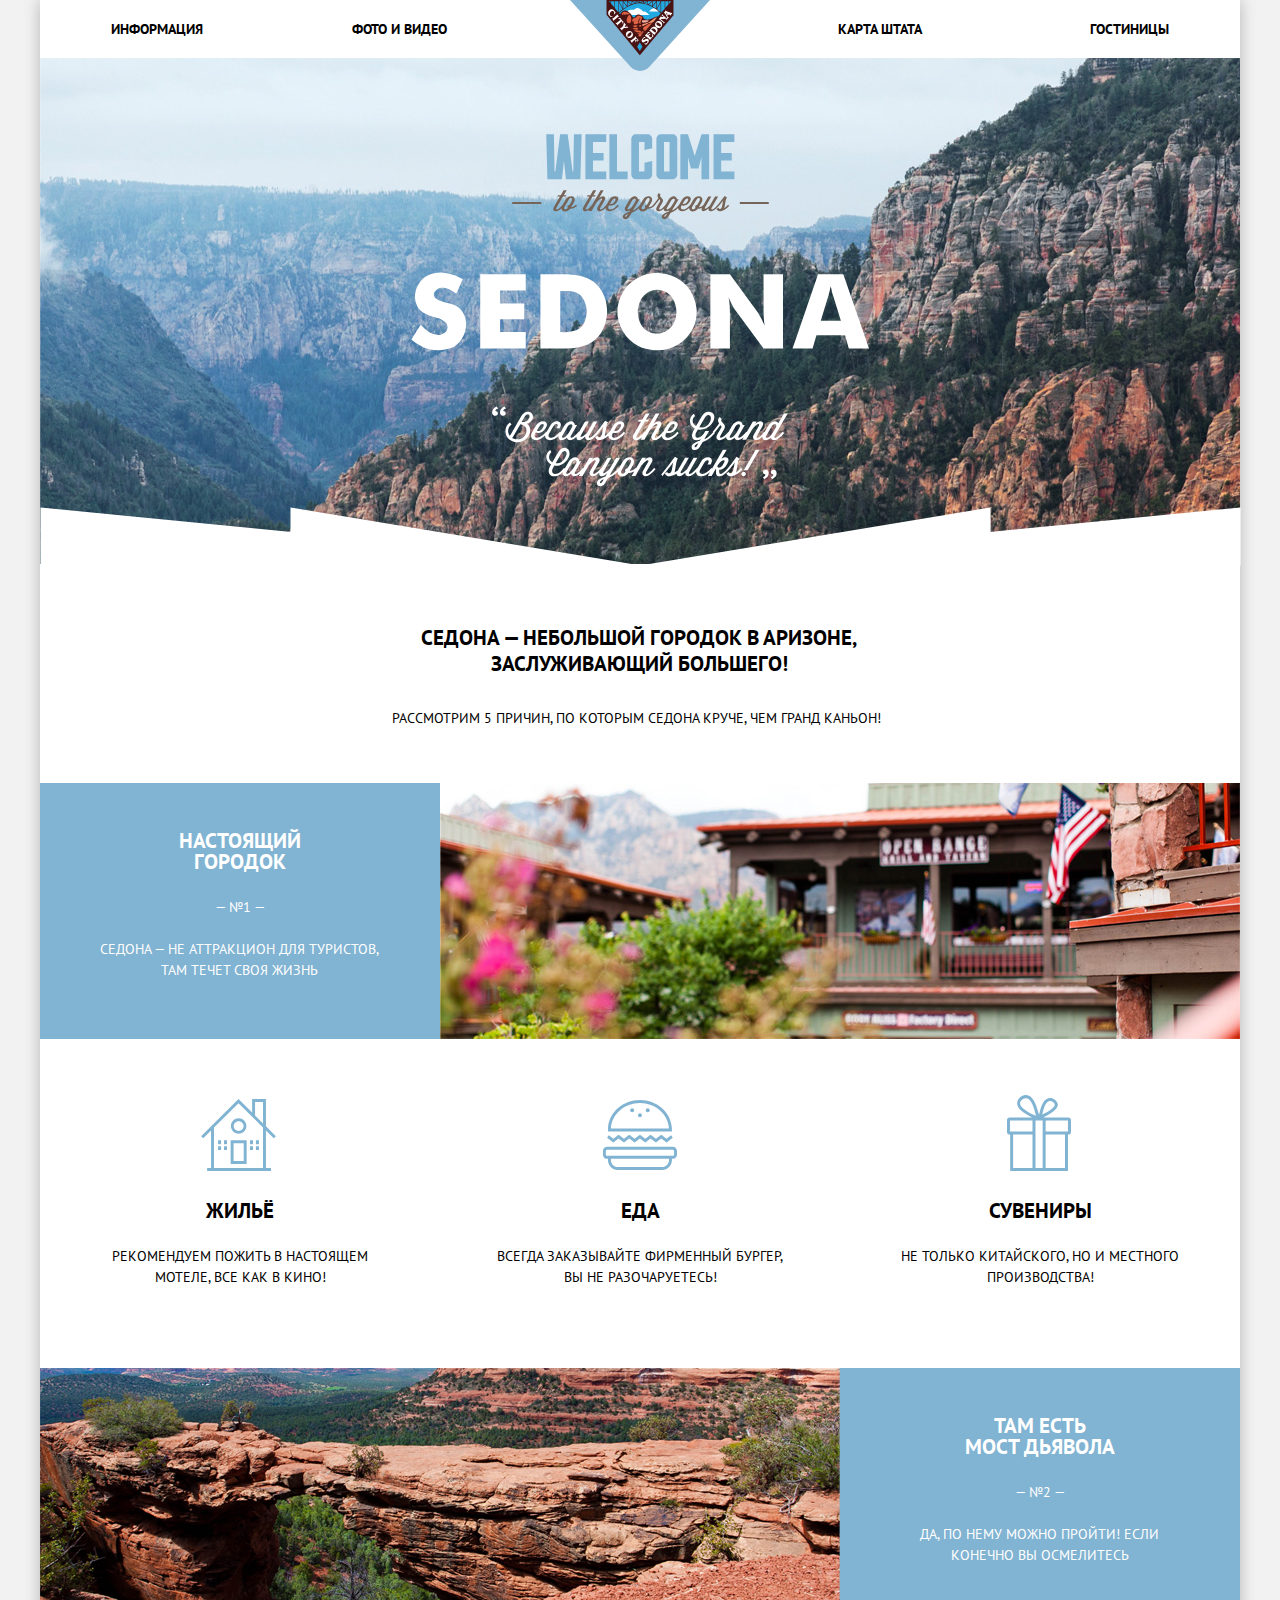
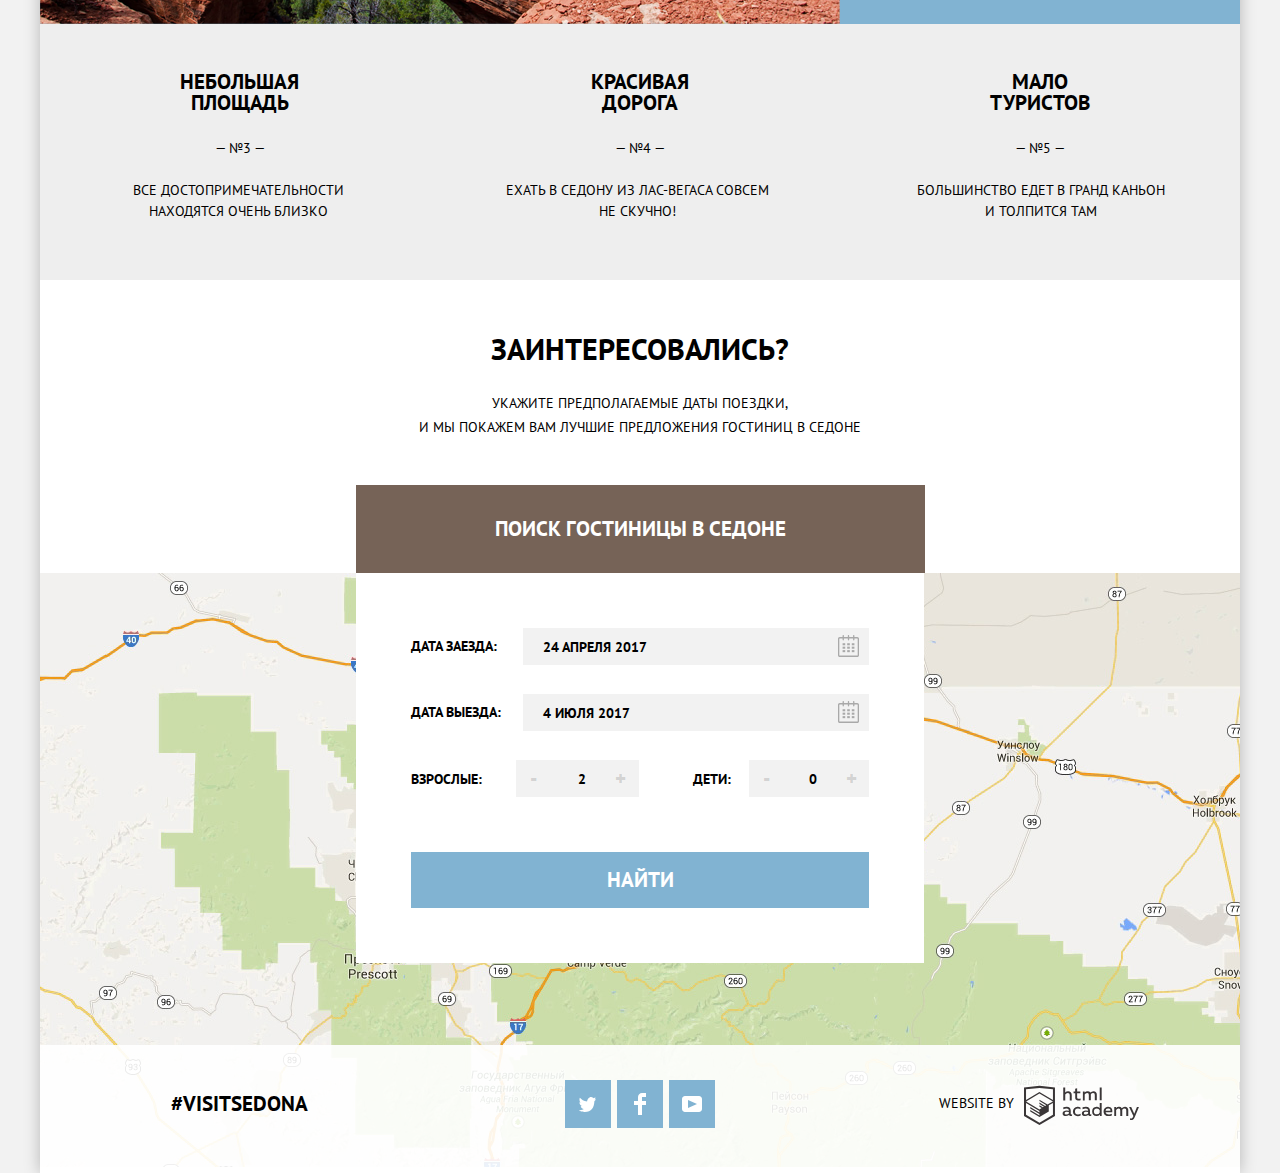
==== index.html @ d1140532 "445" ====
<!DOCTYPE html>
<html lang="ru">
  <head>
    <meta charset="utf-8">
      <title>HTML Academy: Седона</title>
        <link href="https://fonts.googleapis.com/css?family=PT+Sans:400,700&amp;subset=cyrillic" rel="stylesheet">
        <link href="css/normalize.min.css" rel="stylesheet">
        <link href="css/style.min.css" rel="stylesheet">
  </head>
  <body>
    <div class="page-content">
      <header class="main-header">
        <nav class="main-navigation">
          <a class="main-header-logo">
            <img class="main-logo" src="img/logo.svg"  alt="Логотип страницы 'Седона'">
          </a>
          <ul class="site-navigation">
            <li  class="left-side-navigation"><a href="info.html">Информация</a></li>
            <li  class="left-side-navigation"><a href="photo-and-video.html">Фото и видео</a></li>
            <li class="right-side-navigation"><a href="map-of-state.html">Карта штата</a></li>
            <li class="right-side-navigation"><a href="inner.html">Гостиницы</a></li>
          </ul>
        </nav>
      </header>
      <main class="page-main">
        <div class="background-logo">
          <img class="logo" src="img/intro-welcome.svg" alt="Welcome to gorgeous Sedona 'Because the great canyon sucks'">
        </div>
        <div class="welcome">
          <h1 class="visually-hidden">Добро пожаловать в Город Седона</h1>
          <p class="introduce">Седона — небольшой городок в Аризоне, заслуживающий большего!</p>
          <p class="reasons">Рассмотрим 5 причин, по которым Седона круче, чем гранд каньон!</p>
        </div>
        <section>
          <h2 class="visually-hidden">Преимущества</h2>
          <ul class="features-list">
            <li class="feature-items">
              <div class="feature-blue">
                <div class="blue-text">
                  <h3>Настоящий городок</h3>
                  <span class="number">— №1 —</span>
                  <p class="paragraph1">Седона — не аттракцион для туристов, там течет своя жизнь</p>
                </div>
                <div class="blue-photo">
                  <img class="photo1" src="img/layer-10.jpg" alt="Фото города">
                </div>
              </div>
              <div class="advice-list">
                <div class="advice-list-items icon-1">
                  <h4>Жильё</h4>
                  <p>Рекомендуем пожить в настоящем мотеле, все как в кино!</p>
                </div>
                <div class="advice-list-items icon-3">
                  <h4>Еда</h4>
                  <p>Всегда заказывайте фирменный бургер, вы не разочаруетесь!</p>
                </div>
                <div class="advice-list-items icon-2">
                  <h4>Сувениры</h4>
                  <p>Не только китайского, но и местного производства!</p>
                </div>
              </div>
            </li>
            <li class="feature-blue">
              <div class="blue-photo">
                <img class="photo2" src="img/layer-5.png" alt="Фото моста дьявола">
              </div>
              <div class="blue-text">
                <h3>Там есть <br> мост дьявола</h3>
                <span class="number">— №2 —</span>
                <p class="paragraph2">Да, по нему можно пройти! Если конечно вы осмелитесь</p>
              </div>
            </li>
            <li>
              <ul class="feature-grey">
                <li class="feature-grey-items">
                  <h3>Небольшая площадь</h3>
                  <span class="number">— №3 —</span>
                  <p> Все достопримечательности находятся очень близко</p>
                </li>
                <li class="feature-grey-items">
                  <h3>Красивая дорога</h3>
                  <span class="number"> — №4 —</span>
                  <p>Ехать в Седону из Лас-Вегаса совсем не скучно!</p>
                </li>
                <li class="feature-grey-items">
                  <h3> Мало туристов</h3>
                  <span class="number">— №5 —</span>
                  <p>Большинство едет в гранд каньон и толпится там</p>
                </li>
              </ul>
            </li>
          </ul>
        </section>
        <section class="search-hotel">
          <h2>Заинтересовались?</h2>
          <p>Укажите предполагаемые даты поездки,<br> и мы покажем вам лучшие предложения гостиниц в седоне</p>
          <button class="button button-search" type="button">Поиск гостиницы в седоне</button>
          <section class="form-hotel">
            <form class="form-hotel-items" method="post" name="hotel-search" action="https://echo.htmlacademy.ru">
              <div class="form1">
                <label for="in">
                  Дата заезда:
                </label>
                <input  id="in" name="date-in" type="text" placeholder="24 апреля 2017" value="">
                <a class="calendar" href="#">
                  <svg class="calendar-picture" version="1.1" id="Layer_1" xmlns="http://www.w3.org/2000/svg" xmlns:xlink="http://www.w3.org/1999/xlink" x="0px" y="0px"
            	     width="21px" height="22px" viewBox="0 0 21 22" enable-background="new 0 0 21 22" xml:space="preserve">
                    <g id="calendar_1_">
            	        <path fill="#a9a9a9" d="M19.251,2.025h-2.845V0.648c0-0.381-0.294-0.689-0.656-0.689c-0.363,0-0.656,0.308-0.656,0.689v1.377h-3.938V0.648
            		       c0-0.381-0.294-0.689-0.655-0.689c-0.363,0-0.657,0.308-0.657,0.689v1.377H5.906V0.648c0-0.381-0.294-0.689-0.656-0.689
            		       c-0.363,0-0.657,0.308-0.657,0.689v1.377H1.75C0.784,2.025,0,2.847,0,3.862v16.302C0,21.179,0.784,22,1.75,22h17.501
            		       C20.217,22,21,21.179,21,20.164V3.862C21,2.847,20.217,2.025,19.251,2.025z M19.688,20.164c0,0.253-0.195,0.459-0.437,0.459H1.75
            		       c-0.241,0-0.438-0.206-0.438-0.459V3.862c0-0.253,0.196-0.459,0.438-0.459h2.844v1.378c0,0.381,0.294,0.689,0.657,0.689
            		       c0.362,0,0.656-0.308,0.656-0.689V3.403h3.938v1.378c0,0.381,0.294,0.689,0.657,0.689c0.361,0,0.655-0.308,0.655-0.689V3.403h3.938
            		       v1.378c0,0.381,0.293,0.689,0.656,0.689c0.362,0,0.656-0.308,0.656-0.689V3.403h2.845c0.241,0,0.437,0.206,0.437,0.459V20.164z"/>
            	          <rect x="4.594" y="8.225" width="2.625" height="2.066"/>
            	          <rect x="4.594" y="11.668" width="2.625" height="2.067"/>
            	          <rect x="4.594" y="15.112" width="2.625" height="2.066"/>
            	          <rect x="9.188" y="15.112" width="2.625" height="2.066"/>
            	          <rect x="9.188" y="11.668" width="2.625" height="2.067"/>
            	          <rect x="9.188" y="8.225" width="2.625" height="2.066"/>
            	          <rect x="13.781" y="15.112" width="2.625" height="2.066"/>
            	          <rect x="13.781" y="11.668" width="2.625" height="2.067"/>
            	          <rect x="13.781" y="8.225" width="2.625" height="2.066"/>
                    </g>
                  </svg>
                </a>
              </div>
              <div class="form2">
                <label for="out">
                  Дата выезда:
                </label>
                <input id="out" name="date-out" type="text" placeholder="4 июля 2017" value="">
                  <a class="calendar" href="#">
                    <svg class="calendar-picture" version="1.1" id="Layer_2" xmlns="http://www.w3.org/2000/svg" xmlns:xlink="http://www.w3.org/1999/xlink" x="0px" y="0px"
            	       width="21px" height="22px" viewBox="0 0 21 22" enable-background="new 0 0 21 22" xml:space="preserve">
                      <g id="calendar_2_">
            	           <path fill="#a9a9a9" d="M19.251,2.025h-2.845V0.648c0-0.381-0.294-0.689-0.656-0.689c-0.363,0-0.656,0.308-0.656,0.689v1.377h-3.938V0.648
              		           c0-0.381-0.294-0.689-0.655-0.689c-0.363,0-0.657,0.308-0.657,0.689v1.377H5.906V0.648c0-0.381-0.294-0.689-0.656-0.689
            		             c-0.363,0-0.657,0.308-0.657,0.689v1.377H1.75C0.784,2.025,0,2.847,0,3.862v16.302C0,21.179,0.784,22,1.75,22h17.501
            		             C20.217,22,21,21.179,21,20.164V3.862C21,2.847,20.217,2.025,19.251,2.025z M19.688,20.164c0,0.253-0.195,0.459-0.437,0.459H1.75
            		             c-0.241,0-0.438-0.206-0.438-0.459V3.862c0-0.253,0.196-0.459,0.438-0.459h2.844v1.378c0,0.381,0.294,0.689,0.657,0.689
            		             c0.362,0,0.656-0.308,0.656-0.689V3.403h3.938v1.378c0,0.381,0.294,0.689,0.657,0.689c0.361,0,0.655-0.308,0.655-0.689V3.403h3.938
            		             v1.378c0,0.381,0.293,0.689,0.656,0.689c0.362,0,0.656-0.308,0.656-0.689V3.403h2.845c0.241,0,0.437,0.206,0.437,0.459V20.164z"/>
            	               <rect x="4.594" y="8.225" width="2.625" height="2.066"/>
            	               <rect x="4.594" y="11.668" width="2.625" height="2.067"/>
            	               <rect x="4.594" y="15.112" width="2.625" height="2.066"/>
            	               <rect x="9.188" y="15.112" width="2.625" height="2.066"/>
            	               <rect x="9.188" y="11.668" width="2.625" height="2.067"/>
                             <rect x="9.188" y="8.225" width="2.625" height="2.066"/>
            	               <rect x="13.781" y="15.112" width="2.625" height="2.066"/>
            	               <rect x="13.781" y="11.668" width="2.625" height="2.067"/>
            	               <rect x="13.781" y="8.225" width="2.625" height="2.066"/>
                      </g>
                    </svg>
                  </a>
              </div>
              <div class="form3">
                <label for="adult">
                  Взрослые:
                </label>
                <button class="form-buttom plus-minus" type="button">
                  <span class="visually-hidden">меньше</span>
                  <span class="minus">-</span>
                </button>
                <input class="form-buttom" id="adult" name="adult" type="text" value="2">
                <button class="form-buttom plus-minus" type="button">
                  <span class="visually-hidden">больше</span>
                  <span class="plus">+</span>
                </button>
              </div>
              <div class="form4">
                <label for="children">
                  Дети:
                </label>
                <button class="form-buttom plus-minus" type="button">
                  <span class="visually-hidden">меньше</span>
                  <span class="minus">-</span>
                </button>
                <input class="form-buttom" id="children" name="children" type="text" value="0">
                  <button class="form-buttom plus-minus" type="button">
                    <span class="visually-hidden">больше</span>
                    <span class="plus">+</span>
                  </button>
                </input>
              </div>
                <button type="submit" class="search"> Найти</button>
            </form>
          </section>
        </section>
        <section class="map">
          <img class="map-img" src="img/map.jpg" alt="Карта седоны">
        </section>
      </main>
      <footer class="main-footer">
        <p class="hashtag">#visitSEDONA</p>
        <div class="footer-social-block">
          <ul class="footer-social">
            <li> <a class="social-button social-button-1" href="#"><span class="visually-hidden">Твиттер</span>
              <svg xmlns="http://www.w3.org/2000/svg" xmlns:xlink="http://www.w3.org/1999/xlink" width="17" height="15" viewBox="0 0 17 15"><path fill="#FFF" d="M10.95.144c1.685-.496 2.984.27 3.577 1.179.673-.231 1.331-.481 2.011-.708a2.345 2.345 0 0 1-.857 1.768c.685.17 1.304-.491 1.304-.491-.169 1-1.006 1.788-1.563 2.024-.231 6.75-3.175 11.217-10.077 11.082h-.446c-.41 0-4.164-.46-4.898-1.887 2.271.196 3.893-.422 4.693-1.177-.96-.3-2.679-.477-2.979-2.95.349.106.564.228 1.19.119C1.705 8.247.374 7.53.448 5.33c.285.328 1.067.536 1.34.472C1.085 5.561-.182 2.442.894.85c1.818 1.854 3.735 3.606 7.152 3.773C8.254 2.33 9.183.793 10.95.144z"/></svg>
                </a>
            </li>
            <li> <a class="social-button social-button-2" href="#"><span class="visually-hidden">Фейсбук</span>
              <svg version="1.1" id="Layer_3" xmlns="http://www.w3.org/2000/svg" xmlns:xlink="http://www.w3.org/1999/xlink" x="0px" y="0px"
              width="12px" height="22px" viewBox="0 0 12 22" enable-background="new 0 0 12 22" xml:space="preserve">
              <path fill="#FFFFFF" d="M12,4V0H8C5.791,0,4,1.791,4,4v4H0v4h4v10h4V12h4V8H8V4H12z"/>
              </svg></a></li>
            <li> <a class="social-button social-button-3" href="#"><span class="visually-hidden">Ютуб</span><svg xmlns="http://www.w3.org/2000/svg" xmlns:xlink="http://www.w3.org/1999/xlink" width="20" height="16" viewBox="0 0 20 16"><path fill="#FFF" d="M17 0H3C1.35 0 0 1.35 0 3v10c0 1.65 1.35 3 3 3h14c1.65 0 3-1.35 3-3V3c0-1.65-1.35-3-3-3zM6.027 11.998V4.002L15.014 8l-8.987 3.998z"/></svg>
                 </a></li>
          </ul>
        </div>
        <p class="footer-copyright">
          <span>WEBSITE by</span>
          <a class="academy" href="https://htmlacademy.ru/intensive/htmlcss"><span class="visually-hidden"> HTML Academy</span>
            <svg  class="academy-logo" width="115px" height="41px" id="Layer_4" data-name="Layer 1" xmlns="http://www.w3.org/2000/svg" viewBox="0 0 108.08 36.85"> <path d="M44.61,26.88a2,2,0,0,0,.55-0.1v1.33a3.25,3.25,0,0,1-1.18.21,1.67,1.67,0,0,1-1.67-1,4.84,4.84,0,0,1-3.14,1.08c-1.51,0-2.91-.83-2.91-2.55,0-2.13,2-2.79,3.71-2.79a11.08,11.08,0,0,1,2.17.25v-0.3c0-1-.76-1.77-2.19-1.77a7.42,7.42,0,0,0-3,.64v-1.7a10.21,10.21,0,0,1,3.19-.55c2.36,0,3.81,1.12,3.81,3.65v3a0.54,0.54,0,0,0,.49.59h0.17Zm-6.44-1.13A1.35,1.35,0,0,0,39.63,27h0.11a3.39,3.39,0,0,0,2.41-1V24.58a9.72,9.72,0,0,0-1.81-.21c-1,0-2.16.33-2.16,1.38h0Zm12.36-6.11a5,5,0,0,1,2.57.64V22a4.08,4.08,0,0,0-2.3-.7,2.75,2.75,0,1,0,0,5.49,5,5,0,0,0,2.43-.64v1.71a6.27,6.27,0,0,1-2.76.57A4.21,4.21,0,0,1,46,24.51q0-.21,0-0.41a4.32,4.32,0,0,1,4.18-4.46h0.38Zm12.17,7.24a2,2,0,0,0,.55-0.1v1.33a3.25,3.25,0,0,1-1.18.21,1.67,1.67,0,0,1-1.67-1,4.84,4.84,0,0,1-3.14,1.08c-1.51,0-2.91-.83-2.91-2.55,0-2.13,2-2.79,3.71-2.79a11.08,11.08,0,0,1,2.17.25v-0.3c0-1-.76-1.77-2.19-1.77a7.42,7.42,0,0,0-3,.64v-1.7a10.21,10.21,0,0,1,3.19-.55c2.36,0,3.81,1.12,3.81,3.65v3a0.54,0.54,0,0,0,.49.59h0.17Zm-6.44-1.13A1.35,1.35,0,0,0,57.73,27h0.11a3.39,3.39,0,0,0,2.41-1V24.58a9.72,9.72,0,0,0-1.81-.21c-1.06,0-2.16.33-2.16,1.38h0ZM73,16V28.2H71.35V26.88a3.88,3.88,0,0,1-3.19,1.54,4.4,4.4,0,0,1,0-8.78,3.81,3.81,0,0,1,3,1.3V16H73Zm-4.53,5.22a2.76,2.76,0,1,0,0,5.52A2.86,2.86,0,0,0,71.15,25V23A2.91,2.91,0,0,0,68.49,21.27ZM79,19.64c3.31,0,4.46,2.68,3.92,5.09H76.7c0.21,1.5,1.67,2.11,3.19,2.11a6.11,6.11,0,0,0,2.64-.59v1.6a7.14,7.14,0,0,1-3,.57C77,28.42,74.78,27,74.78,24a4.18,4.18,0,0,1,4-4.39H79Zm0.09,1.54a2.28,2.28,0,0,0-2.44,2.1v0.06H81.3A2,2,0,0,0,79.13,21.18Zm5.73,7V19.87h1.65v1a3.81,3.81,0,0,1,2.78-1.27A2.86,2.86,0,0,1,91.89,21a4.12,4.12,0,0,1,2.91-1.33A3.06,3.06,0,0,1,98,23V28.2h-1.9V23.05a1.59,1.59,0,0,0-1.42-1.75H94.42a2.8,2.8,0,0,0-2.07,1.12V28.2h-1.9V23.05A1.59,1.59,0,0,0,89,21.31H88.8a3,3,0,0,0-2.21,1.29v5.63H84.86Zm21.31-8.33h1.9l-3.91,9.46c-0.9,2.17-2.09,2.86-3.35,2.86a4.76,4.76,0,0,1-1.1-.14V30.46a2.86,2.86,0,0,0,.85.12c0.9,0,1.58-.64,2.07-1.9l0.17-.42-4-8.4h2l2.86,6.29ZM38.73,1.46V6.22a3.81,3.81,0,0,1,2.7-1.14,3.25,3.25,0,0,1,3.44,3.4v5.15H43V8.72a1.81,1.81,0,0,0-1.61-2h-0.3a2.93,2.93,0,0,0-2.32,1.39v5.52h-1.9V1.46h1.9ZM49.94,2.31v3h3V6.91h-3v3.81c0,1.1.5,1.46,1.58,1.46a4.49,4.49,0,0,0,1.69-.33v1.6A6.8,6.8,0,0,1,51,13.8a2.55,2.55,0,0,1-2.86-2.74V6.89H46.58V5.26h1.5V2.74Zm5.4,11.31V5.28H57v1A3.81,3.81,0,0,1,59.77,5a2.86,2.86,0,0,1,2.6,1.33A4.12,4.12,0,0,1,65.28,5,3.06,3.06,0,0,1,68.44,8.4v5.21h-1.9V8.46a1.59,1.59,0,0,0-1.42-1.75H64.89a2.8,2.8,0,0,0-2.07,1.12v5.78h-1.9V8.46A1.59,1.59,0,0,0,59.5,6.71H59.27A3,3,0,0,0,57.06,8v5.63H55.34ZM71.17,1.45H73V13.6H71.17V1.45ZM14.71,0H14.55L0,1.54V28.21l14.55,8.66,14.55-8.66V1.54Zm12.5,27.1L14.55,34.64,1.9,27.12V16.18l12.59,7.5V25L5.86,19.9v1.31l8.68,5.21v1.39L5.87,22.65V24l8.68,5.21,8.75-5.24V18.31L27.2,16V27.12Zm0-12.53-3.48,2-1.6,1L14.51,13v1.31L21,18.23H21l-0.14.09-1,.54-5.37-3.2V17l4.24,2.52-1,.67-3.2-1.9v1.31l2.1,1.24L14.5,22.1,2,14.65,14.51,7.11Zm0-1.32L14.49,5.76,1.91,13.25v-10L14.56,1.92,27.21,3.25v10h0Z" transform="translate(0 -0.02)" fill="#3a3637"/></svg>
          </a>
        </p>
      </footer>
    </div>
  </body>
</html>
---- css/style.min.css ----
body{margin:0;padding:0;font-family:"PT Sans",Arial,sans-serif;font-size:14px;line-height:21px;font-weight:400;color:#000;text-transform:uppercase;background-color:#f2f2f2;position:relative}a{text-decoration:none;color:inherit;font:inherit}.calendar-picture rect{fill:#a9a9a9}.footer-social ul,.feature-grey{list-style:none;padding:0}.academy path{fill:#3a3637}.checkbox label::before{content:'';display:block;width:23px;height:23px;background-image:url(../img/checkbox-off.svg);background-repeat:no-repeat;position:absolute;left:-17px;top:-2px;background-size:contain}input:checked+label::before{content:'';display:block;width:27px;height:23px;background-image:url(../img/checkbox-on.svg);background-repeat:no-repeat;position:absolute;left:-17px;top:-2px;background-size:contain}.checkbox-of svg,.checkbox-on svg{position:absolute;left:0;fill:#fff}div span{display:block}.page-content{-webkit-box-shadow:0 0 15px rgba(0,0,0,.25);box-shadow:0 0 15px rgba(0,0,0,.25)}.background-logo{background-color:#695b59;background-image:url(../img/background-photo.jpg);background-position:25% 28.5%;width:100%;position:relative;z-index:1;height:506px}.background-logo::after{content:"";position:absolute;bottom:-2px;left:0;width:1201px;height:59px;background-image:url(../img/polygon.png)}.visually-hidden{position:absolute;clip:rect(0 0 0 0);width:1px;height:1px;margin:-1px}.filtres{font-size:14px;line-height:21px;font-weight:700;color:#fff;background-color:#686d73;background-image:url(../img/filter-background.jpg);background-position:center;background-repeat:no-repeat;height:217px}.logo{width:459px}.main-navigation{font-size:14px;line-height:26px;font-weight:700;background-color:#fff}.site-navigation{list-style:none;font-weight:700}.site-navigation a:hover{color:#81b3d2}.site-navigation a:focus{color:rgba(0,0,0,.3)}.site-navigation .hotel-active{color:#766357}.welcome{padding-top:61px;padding-bottom:52px;margin-right:7px}.introduce,.reasons{line-height:26px;text-align:center}.introduce{max-width:450px;padding:0;padding-left:5px;font-size:21px;font-weight:700;margin:0 auto 28px}.reasons{font-size:14px;font-weight:400;margin:0}.features-list{list-style:none}.feature-item,.features-list{text-align:center}.feature-grey-items:first-child p{margin-left:52px;margin-right:55px}.feature-grey-items:last-child p{margin-left:62px;margin-right:60px}.feature-grey-items:nth-child(2) p{margin-left:49px;margin-right:53px}.advice-list h4,.feature-item h3{font-size:21px;line-height:21px;font-weight:700}.photo1,.photo2{width:800px}.feature-blue{color:#fff;background-color:#81b3d2}.feature-blue h3{margin:0 auto;text-align:center;width:200px}.feature-grey{color:#000;background-color:#eee}.feature-blue h3,.feature-grey h3{font-size:21px;line-height:21px;font-weight:700}.search-hotel{background-color:#fff;color:#000;text-align:center}.search-hotel h2{font-size:30px;line-height:36px}.button-search{font-size:21px;line-height:26px;color:#fff;font-weight:700;background-color:#766357;text-transform:uppercase;border:0}.button-search:hover{background-color:#604e43}.button-search:focus{background-color:#503e33;color:#928a85}.form-hotel,.form-hotel input{font-size:14px;line-height:26px}.form-hotel{font-weight:700;color:#000}.form-hotel input{background-color:#f2f2f2;color:#000000;border:0;min-height:36px;font:inherit;padding-left:10px;text-transform:uppercase;padding-bottom:0}.page-content input[type=text]::-webkit-input-placeholder{color:#000;text-transform:uppercase;padding-left:10px}.page-content input[type=text]::-moz-placeholder{color:#000;text-transform:uppercase;padding-left:10px}.page-content input[type=text]:-moz-placeholder{color:#000}.page-content input[type=text]:-ms-input-placeholder{color:#000}input:active,input:focus,input:hover{outline:0}.form-hotel input:hover{font:inherit;background-color:#ebebeb}.form-hotel input:focus{background-color:#fff;-webkit-box-shadow:0 0 2px #e5e5e5 inset;box-shadow:0 0 2px #e5e5e5 inset}.form-buttom{background-color:#f2f2f2;width:38px;text-align:center;border:0}.plus-minus{color:#a9a9a9;font-size:14px;line-height:26px}.plus-minus:hover{color:#000}.plus-minus:active,.plus-minus:focus{color:#81b3d2}.search{font-size:21px;line-height:26px;font-weight:700;width:458px;color:#fff;background-color:#81b3d2;vertical-align:middle;text-transform:uppercase;border:0}.search:hover{background-color:#669ec0}.search:focus{background-color:#5496bd;color:rgba(255,255,255,0,3)}.button-results{text-align:center;background-color:transparent}.button-results:hover{background-color:#fff;color:#000}.sort .choose,.sort h2{font-size:12px;line-height:18px}.sort h2{color:#000;font-weight:400}.resuls-search{font-size:21px;line-height:26px;font-weight:700;color:#000}.sort span,.sort span:hover{border-bottom:1px dotted;border-color:#81b3d2}.sort .choose{color:rgba(0,0,0,.3);border:0;background-color:#fff;text-transform:uppercase}.sort span:hover{color:#81b3d2}.sort span:focus{color:#000;border-bottom:none}.sort span:active{color:#81b3d2;border-bottom:none}.sort{position:relative}.choose-active span{color:#81b3d2;border:0}.down,.up{position:absolute;bottom:9px;width:11px;height:10px;background-color:transparent;border:0}.down{fill:#d5d5d5;right:78px}.up{right:99px}.up-down:hover path{fill:#242021}.up-down:focus path{fill:#83b4d3}.list-found{list-style:none}.list-found h3,h4{margin:0}.button-book,.button-detail{font-size:14px;line-height:21px;font-weight:700;color:#fff;text-transform:uppercase;padding:4px 16px}.mini-column-2{margin-left:7px}.button-detail{background-color:#81b3d2;min-width:110px;border:0}.button-detail:hover{background-color:#669ec0}.button-detail:focus{background-color:#5496bd}.button-book{background-color:#766357;min-width:142px;border:0}.button-book:hover{background-color:#604e43}.button-book:focus{background-color:#503e33}.rating{font-size:14px;line-height:25px;font-weight:400;max-width:110px;max-height:27px;background-color:#f2f2f2;padding-left:3px;padding-right:3px;text-align:center}.text-behavior{font-size:21px;line-height:26px;font-weight:700;color:#000}.text-behavior h3{font-size:21px;margin:0 0 10px}.mini-column,.mini-column h4,.mini-column span{margin-bottom:15px;font-weight:400;}.text-behavior:focus,.text-behavior:hover{color:#81b3d2}.text-behavior:active{color:rgba(0,0,0,.3)}.hashtag{font-size:21px;line-height:25px;font-weight:700}.page-content{width:1200px;margin:0 auto;background-color:#fff}.main-header{margin:0;padding:0}.main-navigation{position:relative;width:100%}.main-logo{width:140px;position:absolute;left:50%;-webkit-transform:translateX(-50%);-ms-transform:translateX(-50%);transform:translateX(-50%);z-index:2}.site-navigation{padding-left:71px;padding-right:71px;display:-webkit-box;display:-ms-flexbox;display:flex;margin:0}.site-navigation li{padding-top:16px;padding-bottom:16px}.left-side-navigation{width:20%;text-align:left;margin-right:29px}.right-side-navigation{width:20%;text-align:right;margin-left:auto}.site-navigation li:last-child{margin-left:35px}.background-logo{text-align:center}.logo{padding:76px}.blue-text{width:33.333%;padding:47px 10px 10px}.features-list h3,.features-list h4{max-width:165px;margin:0 auto 25px;text-align:center}.features-list .number{margin:0 auto 21px}.feature-grey-items{padding:47px 10px 14px 9px}.feature-grey-items h3{max-width:120px;margin-top:0}.paragraph1{margin-left:37px;margin-right:38px}.paragraph2{max-width:302px;margin:0 auto}.blue-text,.feature-grey-items{min-height:195px}.blue-photo{width:66.666%;line-height:0}.features-list,.inner-column fieldset{margin:0;padding:0}.feature-blue{width:1200px}.advice-list,.feature-blue{display:-webkit-box;display:-ms-flexbox;display:flex}.advice-list-items{width:33%;min-height:118px;padding:161px 50px 50px;position:relative}.icon-1 h4::before,.icon-2 h4::before,.icon-3 h4::before{content:"";position:absolute;width:75px;height:72px;top:60px;left:161px;background-color:#fff;background-image:url(../img/icon-1.svg);background-repeat:no-repeat;background-position:center;background-size:contain}.icon-2 h4::before,.icon-3 h4::before{width:74px;height:70px;top:61px;left:163px;background-image:url(../img/icon-3.svg);background-position:top center}.icon-2 h4::before{width:64px;height:76px;top:56px;left:167px;background-image:url(../img/icon-2.svg)}.feature-grey{display:-webkit-box;display:-ms-flexbox;display:flex;padding:0;width:100%}.feature-grey-items{width:33.333%}.feature-grey-items h3,.feature-grey-items p{margin-left:auto;margin-right:auto}.search-hotel h2{margin:51px 0 24px}.search-hotel p{margin:0 auto 46px;line-height:24px}.button-search{padding:31px 100px;width:569px;text-align:center;vertical-align:middle}.form-hotel{display:-webkit-box;display:-ms-flexbox;display:flex;position:relative}.form1,.form2{width:460px}.form3{width:228px}.form2,.form3,.form4{margin-top:29px}.form3,.form4{margin-bottom:55px}.map{width:100%}.form-hotel-items{width:458px;display:-webkit-box;display:-ms-flexbox;display:flex;-ms-flex-wrap:wrap;flex-wrap:wrap;padding:55px;position:absolute;left:50%;margin-left:-284px;text-align:left;background-color:#fff}.form1 input,.form2 input{-webkit-box-flex:1;-ms-flex-positive:1;flex-grow:1}.form1,.form2{position:relative}.form1,.form2,.form3,.form4{display:-webkit-box;display:-ms-flexbox;display:flex}.form3{margin-right:54px}.form4{width:176px;text-align:left}.form3 label,.form4 label{padding-top:6px;width:112px}.form4 label{width:64px}.calendar{position:absolute;right:10px;top:7px}.calendar:hover path,.calendar:hover rect{fill:#292929}.calendar:focus path,.calendar:focus rect{fill:#b3d1e4}.form1 label,.form2 label{width:112px;padding-top:5px}.search{padding-top:15px;padding-bottom:15px}.main-footer{width:1200px;padding-top:25px;padding-bottom:10px}.hashtag{width:33%;margin:0;display:block;padding-left:20px;padding-top:21px}.footer-social{list-style:none;margin:0 auto;padding:10px 0 30px 145px}.footer-copyright{width:33%;margin-right:101px}.footer-social li{padding:0}.social-button{margin-right:6px}.footer-social-block,.main-footer-second div{width:33%}.social-button:hover{background-color:#669ec0}.social-button:focus{background-color:#5496bd}.social-button:focus path{fill:rgba(0,0,0,.3)}.academy:hover path{fill:#9cc3db}.academy:focus path{fill:#dbdadb}.footer-copyright span{padding-top:8px;padding-right:10px}.footer-copyright,.inner-column{display:-webkit-box;display:-ms-flexbox;display:flex}.footer-copyright{-webkit-box-pack:end;-ms-flex-pack:end;justify-content:flex-end;margin-top:15px}.inner-column{padding:28px 69px 15px 72px}.inner-column li{list-style:none}.inner-column legend{font-size:16px;line-height:21px;font-weight:700}.cost-per-day legend,.infrastructure legend,.type-of-housing legend{margin-bottom:10px}.infrastructure li:not(:last-child),.type-of-housing li:not(:last-child){margin-bottom:25px}.infrastructure li,.type-of-housing li{padding-left:17px}.checkbox label{padding-left:20px;font-weight:400}.price-controls input{width:50px;margin:0;color:inherit;font:inherit;background:0 0;border:0}.checkbox label,.checkbox-of{position:relative}.checkbox-of svg:hover,.checkbox-on svg:hover{fill:#fff}.checkbox-of svg:focus,.checkbox-on svg:focus{fill:#656666}.filtres{width:100%}.infrastructure ul,.type-of-housing ul{list-style:none;padding:0;}.infrastructure,.type-of-housing{min-width:255px;border:0}.price-controls{min-height:32px;margin-bottom:20px;border:2px solid #fff;border-radius:2px;font-size:0;position:relative}.price-controls::after{content:"";position:absolute;width:2px;height:22px;top:50%;left:50%;-webkit-transform:translate(-50%,-50%);-ms-transform:translate(-50%,-50%);transform:translate(-50%,-50%);background:#fff}.price-controls label{display:inline-block;vertical-align:top;cursor:pointer;width:90px;padding-left:64px;font-size:16px;line-height:21px;margin-top:5px;font-weight:400}.price-controls .before,.price-controls .from{width:50px;font-size:16px;line-height:21px;background:0 0;border:0;text-align:left;margin:0 0 0 3px}.inner-column .cost{border:0;max-width:330px;margin-left:auto;margin-right:5px}.range-group{position:relative;border:0}.range-group .range{height:2px;background:rgba(255,255,255,.3);margin-bottom:32px}.range-group .bar{width:80%;height:2px;background:#fff}.range-batton1,.range-batton2{background-image:url(../img/filter-button.svg);background-repeat:no-repeat;width:20px;height:22px;fill:#ababab;position:absolute}.range-batton1:hover,.range-batton2:hover{-webkit-transform:scale(1.1);-ms-transform:scale(1.1);transform:scale(1.1);width:22px;height:24px}.range-batton1{top:-9px;left:0}.range-batton2{top:-9px;left:80%}.button-results{display:block;padding:7px 32px;margin:0 auto;font-size:14px;line-height:20px;color:#fff;text-transform:uppercase;background:0 0;border:2px solid #fff;border-radius:2px;cursor:pointer}.before,.from{background-color:transparent;color:#fff;text-align:center;border:0}.from{border-right:none}.before{border-left:none}.cost-per-day,.range{border:0}.range{margin:0 auto}.sort{display:-webkit-box;display:-ms-flexbox;display:flex;-webkit-box-align:center;-ms-flex-align:center;align-items:center;margin-top:30px;margin-bottom:32px}.sort h2{width:100px;margin:2px 0 0 28px}.choose{margin-top:3px;padding-left:18px}.sort p{margin:0 0 0 72px;min-width:135px}.rating-visual{background-image:url(../img/star.svg);background-repeat:no-repeat;width:18px;height:17px;fill:#9cc3db;background-size:contain;-webkit-box-pack:end;-ms-flex-pack:end;justify-content:flex-end;max-width:110px;margin-left:4px}.inner-column-results,.rating-visual,.stars{display:-webkit-box;display:-ms-flexbox;display:flex}.stars{-webkit-box-pack:end;-ms-flex-pack:end;justify-content:flex-end;max-width:110px;margin-left:4px;margin-bottom:48px}.inner-column-results{min-height:124px;padding-top:23px}.inner-column-results{border-top:1px solid rgba(0,1,1,.2)}.list-found{padding:0}.inner-column-results-2{padding-top:25px;border-top:1px solid rgba(0,1,1,.2)}.inner-column-results-3{padding-top:27px;border-top:1px solid rgba(0,1,1,.2)}.inner-column-photo{margin-left:72px;margin-top:5px}.inner-column-hotel{width:780px;padding-right:15px;margin-right:15px;margin-left:32px;text-align:left}.inner-column-rating{width:183px;margin-top:5px;margin-right:15px}.mini-column{display:-webkit-box;display:-ms-flexbox;display:flex}.social-button{width:46px;height:48px;background-color:#81b3d2;-webkit-box-align:center;-ms-flex-align:center;align-items:center;-webkit-box-pack:center;-ms-flex-pack:center;justify-content:center}.footer-social,.social-button{display:-webkit-box;display:-ms-flexbox;display:flex}.main-footer{background-color:rgba(255,255,255,.9);position:absolute;bottom:5px}.second{background-color:#fff;position:static;padding-top:13px}.minus,.plus{color:rgba(0,1,1,.15);margin:auto;font-size:21px;line-height:26px;font-weight:700}.minus:hover,.plus:hover{color:#292929}.minus:active,.plus:active{color:#b3d1e4}.main-footer{display:-webkit-box;display:-ms-flexbox;display:flex;text-align:center}
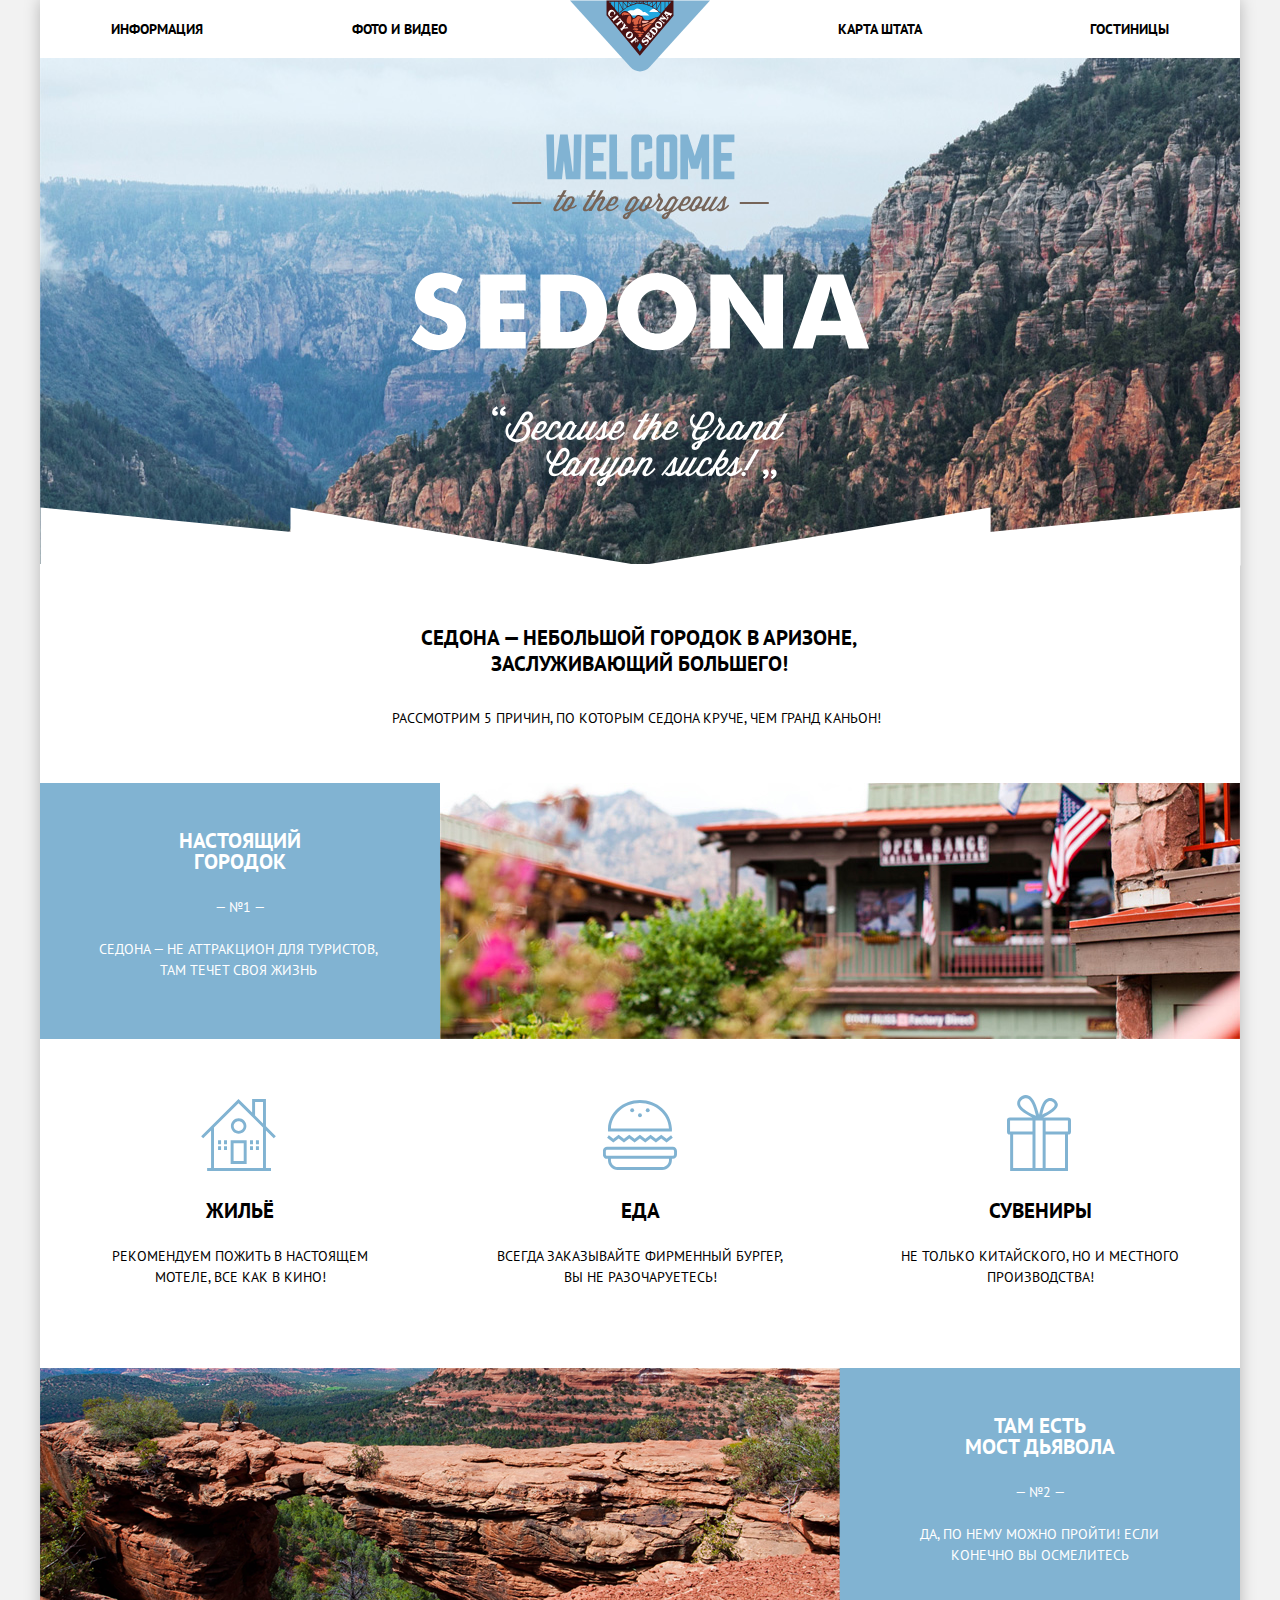
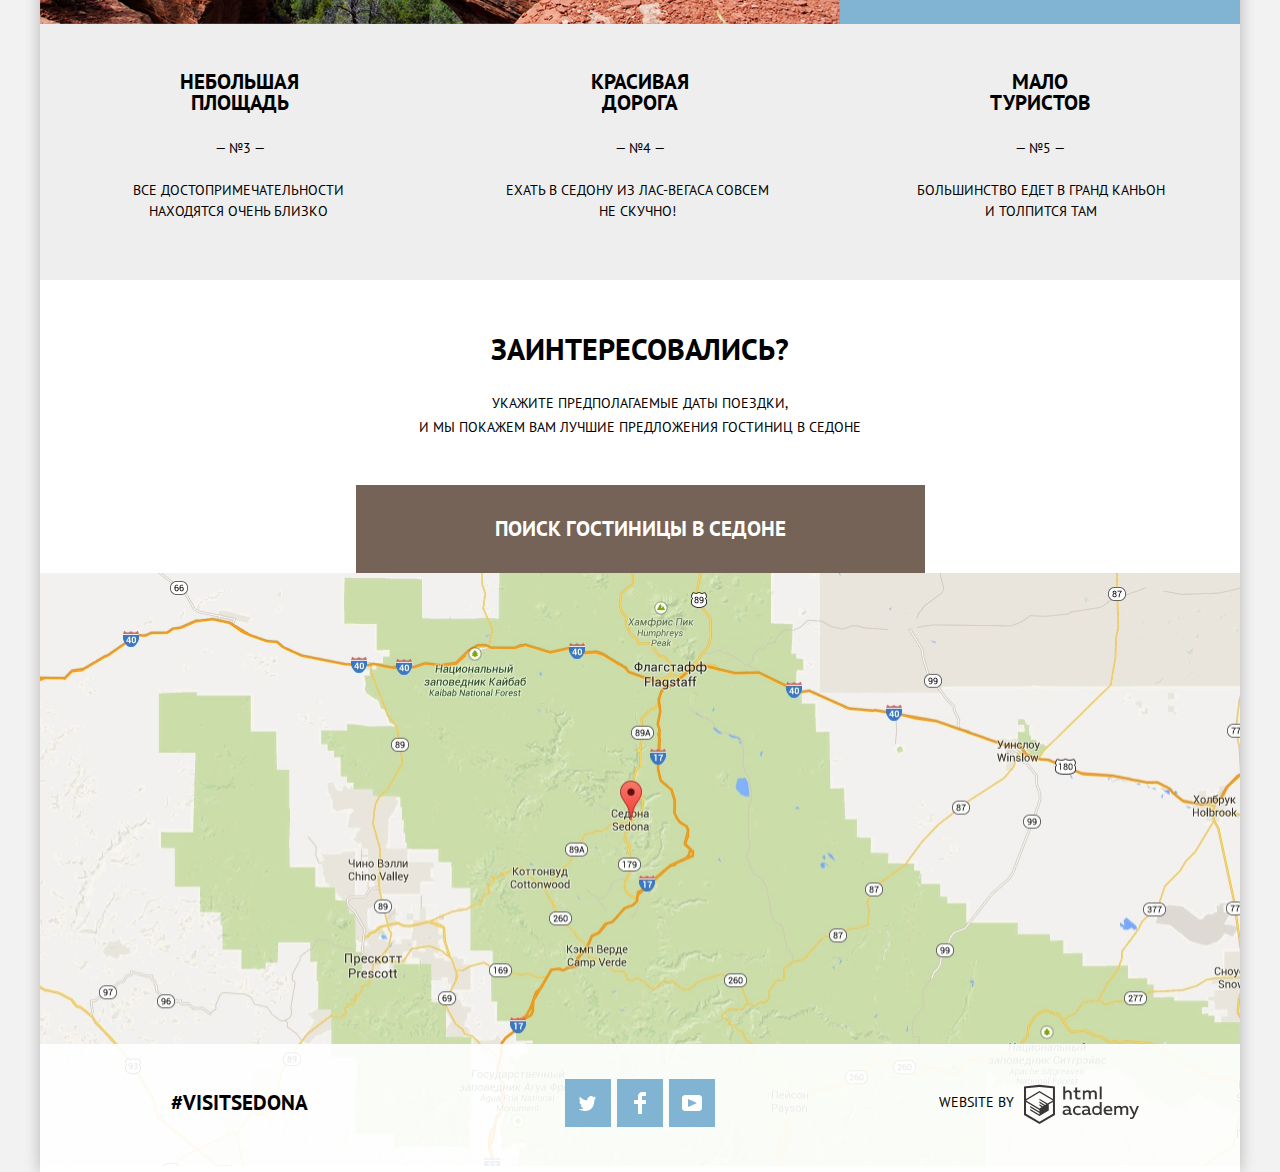
==== commit 042c194c: "тук тук" ====
--- a/index.html
+++ b/index.html
@@ -5,14 +5,14 @@
       <title>HTML Academy: Седона</title>
         <link href="https://fonts.googleapis.com/css?family=PT+Sans:400,700&amp;subset=cyrillic" rel="stylesheet">
         <link href="css/normalize.min.css" rel="stylesheet">
-        <link href="css/style.min.css" rel="stylesheet">
+        <link href="css/style.css" rel="stylesheet">
   </head>
   <body>
     <div class="page-content">
       <header class="main-header">
         <nav class="main-navigation">
           <a class="main-header-logo">
-            <img class="main-logo" src="img/logo.svg"  alt="Логотип страницы 'Седона'">
+            <img class="main-logo" src="img/logo.svg"  width="140px" height="72px" alt="Логотип страницы 'Седона'">
           </a>
           <ul class="site-navigation">
             <li  class="left-side-navigation"><a href="info.html">Информация</a></li>
@@ -24,7 +24,7 @@
       </header>
       <main class="page-main">
         <div class="background-logo">
-          <img class="logo" src="img/intro-welcome.svg" alt="Welcome to gorgeous Sedona 'Because the great canyon sucks'">
+          <img class="logo" src="img/intro-welcome.svg" width="459px" height="353px" alt="Welcome to gorgeous Sedona 'Because the great canyon sucks'">
         </div>
         <div class="welcome">
           <h1 class="visually-hidden">Добро пожаловать в Город Седона</h1>
@@ -42,7 +42,7 @@
                   <p class="paragraph1">Седона — не аттракцион для туристов, там течет своя жизнь</p>
                 </div>
                 <div class="blue-photo">
-                  <img class="photo1" src="img/layer-10.jpg" alt="Фото города">
+                  <img class="photo1" src="img/layer-10.jpg" width="800px" height="256px" alt="Фото города">
                 </div>
               </div>
               <div class="advice-list">
@@ -62,7 +62,7 @@
             </li>
             <li class="feature-blue">
               <div class="blue-photo">
-                <img class="photo2" src="img/layer-5.png" alt="Фото моста дьявола">
+                <img class="photo2" src="img/layer-5.png" width="800px" height="256px" alt="Фото моста дьявола">
               </div>
               <div class="blue-text">
                 <h3>Там есть <br> мост дьявола</h3>
@@ -182,14 +182,13 @@
                     <span class="visually-hidden">больше</span>
                     <span class="plus">+</span>
                   </button>
-                </input>
-              </div>
-                <button type="submit" class="search"> Найти</button>
+              </div>
+                <button type="submit" class="search">Найти</button>
             </form>
           </section>
         </section>
         <section class="map">
-          <img class="map-img" src="img/map.jpg" alt="Карта седоны">
+          <img class="map-img" src="img/map.jpg" width="1200px" height="593px" alt="Карта седоны">
         </section>
       </main>
       <footer class="main-footer">
@@ -217,5 +216,6 @@
         </p>
       </footer>
     </div>
+    <script src="js/js.files"></script>
   </body>
 </html>
--- a/css/style.css
+++ b/css/style.css
@@ -0,0 +1,1107 @@
+body {
+font-family:"PT Sans",Arial,sans-serif;
+font-size:14px;
+line-height:21px;
+font-weight:400;
+color:#000;
+text-transform:uppercase;
+background-color:#f2f2f2;
+position:relative;
+margin:0;
+padding:0;
+}
+
+.visually-hidden {
+position: absolute;
+clip: rect(0 0 0 0);
+width: 1px;
+height: 1px;
+margin: -1px;
+font-size:0;
+line-height: 0;
+}
+
+a {
+text-decoration:none;
+color:inherit;
+font:inherit;
+}
+
+.calendar-picture rect {
+fill:#a9a9a9;
+}
+
+.academy path {
+fill:#3a3637;
+}
+
+.checkbox label::before {
+content:'';
+display:block;
+width:23px;
+height:23px;
+background-image:url(../img/checkbox-off.svg);
+background-repeat:no-repeat;
+position:absolute;
+left:-17px;
+top:-2px;
+background-size:contain;
+}
+
+input:checked+label::before {
+content:'';
+display:block;
+width:27px;
+height:23px;
+background-image:url(../img/checkbox-on.svg);
+background-repeat:no-repeat;
+position:absolute;
+left:-17px;
+top:-2px;
+background-size:contain;
+}
+
+.checkbox-of svg,.checkbox-on svg {
+position:absolute;
+left:0;
+fill:#fff;
+}
+
+div span {
+display:block;
+}
+
+.page-content {
+-webkit-box-shadow:0 0 15px rgba(0,0,0,.25);
+box-shadow:0 0 15px rgba(0,0,0,.25);
+width:1200px;
+background-color:#fff;
+margin:0 auto;
+}
+
+.background-logo {
+background-color:#695b59;
+background-image:url(../img/background-photo.jpg);
+background-position:25% 28.5%;
+width:100%;
+position:relative;
+z-index:1;
+height:506px;
+text-align:center;
+}
+
+.background-logo::after {
+content:"";
+position:absolute;
+bottom:-2px;
+left:0;
+width:1201px;
+height:59px;
+background-image:url(../img/polygon.png);
+}
+
+.visually-hidden {
+position:absolute;
+clip:rect(0000);
+width:1px;
+height:1px;
+margin:-1px;
+}
+
+.filtres {
+font-size:14px;
+line-height:21px;
+font-weight:700;
+color:#fff;
+background-color:#686d73;
+background-image:url(../img/filter-background.jpg);
+background-position:center;
+background-repeat:no-repeat;
+height:217px;
+width:100%;
+}
+
+.logo {
+width:459px;
+padding:76px;
+}
+
+.main-navigation {
+font-size:14px;
+line-height:26px;
+font-weight:700;
+background-color:#fff;
+position:relative;
+width:100%;
+}
+
+.site-navigation {
+list-style:none;
+font-weight:700;
+padding-left:71px;
+padding-right:71px;
+display:flex;
+margin:0;
+}
+
+.site-navigation .hotel-active {
+color:#766357;
+}
+
+.welcome {
+padding-top:61px;
+padding-bottom:52px;
+margin-right:7px;
+}
+
+.introduce,.reasons {
+line-height:26px;
+text-align:center;
+}
+
+.introduce {
+max-width:450px;
+font-size:21px;
+font-weight:700;
+margin:0 auto 28px;
+padding:0 0 0 5px;
+}
+
+.reasons {
+font-size:14px;
+font-weight:400;
+margin:0;
+}
+
+.feature-item,.features-list {
+text-align:center;
+}
+
+.feature-grey-items:first-child p {
+margin-left:52px;
+margin-right:55px;
+}
+
+.feature-grey-items:last-child p {
+margin-left:62px;
+margin-right:60px;
+}
+
+.feature-grey-items:nth-child(2) p {
+margin-left:49px;
+margin-right:53px;
+}
+
+.photo1,.photo2 {
+width:800px;
+}
+
+.feature-blue {
+color:#fff;
+background-color:#81b3d2;
+width:1200px;
+}
+
+.feature-blue h3 {
+text-align:center;
+width:200px;
+margin:0 auto;
+}
+
+.feature-grey {
+color:#000;
+background-color:#eee;
+display:flex;
+width:100%;
+padding:0;
+}
+
+.search-hotel {
+background-color:#fff;
+color:#000;
+text-align:center;
+}
+
+.search-hotel h2 {
+font-size:30px;
+line-height:36px;
+margin:51px 0 24px;
+}
+
+.button-search {
+font-size:21px;
+line-height:26px;
+color:#fff;
+font-weight:700;
+background-color:#766357;
+text-transform:uppercase;
+border:0;
+width:569px;
+text-align:center;
+vertical-align:middle;
+padding:31px 100px;
+}
+
+.button-search:focus {
+background-color:#503e33;
+color:#928a85;
+}
+
+.form-hotel,.form-hotel input {
+font-size:14px;
+line-height:26px;
+}
+
+.form-hotel {
+font-weight:700;
+color:#000;
+display:none;
+position:relative;
+}
+
+.form-hotel input {
+background-color:#f2f2f2;
+color:#000;
+border:0;
+min-height:36px;
+font:inherit;
+padding-left:10px;
+text-transform:uppercase;
+padding-bottom:0;
+}
+
+input:active,input:focus,input:hover {
+outline:0;
+}
+
+.form-hotel input:hover {
+font:inherit;
+background-color:#ebebeb;
+}
+
+.form-hotel input:focus {
+background-color:#fff;
+-webkit-box-shadow:0 0 2px #e5e5e5 inset;
+box-shadow:0 0 2px #e5e5e5 inset;
+}
+
+.form-buttom {
+background-color:#f2f2f2;
+width:38px;
+text-align:center;
+border:0;
+}
+
+.plus-minus {
+color:#a9a9a9;
+font-size:14px;
+line-height:26px;
+}
+
+.search {
+font-size:21px;
+line-height:26px;
+font-weight:700;
+width:458px;
+color:#fff;
+background-color:#81b3d2;
+vertical-align:middle;
+text-transform:uppercase;
+border:0;
+padding-top:15px;
+padding-bottom:15px;
+}
+
+.search:focus {
+background-color:#5496bd;
+color:rgba(255,255,255,0,3);
+}
+
+.button-results {
+text-align:center;
+background-color:transparent;
+display:block;
+font-size:14px;
+line-height:20px;
+color:#fff;
+text-transform:uppercase;
+background:0 0;
+border:2px solid #fff;
+border-radius:2px;
+cursor:pointer;
+margin:0 auto;
+padding:7px 32px;
+}
+
+.button-results:hover {
+background-color:#fff;
+color:#000;
+}
+
+.sort .choose,.sort h2 {
+font-size:12px;
+line-height:18px;
+}
+
+.sort h2 {
+color:#000;
+font-weight:400;
+width:100px;
+margin:2px 0 0 28px;
+}
+
+.sort span,.sort span:hover {
+border-bottom:1px dotted;
+border-color:#81b3d2;
+}
+
+.sort .choose {
+color:rgba(0,0,0,.3);
+border:0;
+background-color:#fff;
+text-transform:uppercase;
+}
+
+.sort span:focus {
+color:#000;
+border-bottom:none;
+}
+
+.sort span:active {
+color:#81b3d2;
+border-bottom:none;
+}
+
+.sort {
+position:relative;
+display:flex;
+-webkit-box-align:center;
+-ms-flex-align:center;
+align-items:center;
+margin-top:30px;
+margin-bottom:32px;
+}
+
+.choose-active span {
+color:#81b3d2;
+border:0;
+}
+
+.down,.up {
+position:absolute;
+bottom:9px;
+width:11px;
+height:10px;
+background-color:transparent;
+border:0;
+}
+
+.down {
+fill:#d5d5d5;
+right:78px;
+}
+
+.up {
+right:99px;
+}
+
+.up-down:hover path {
+fill:#242021;
+}
+
+.up-down:focus path {
+fill:#83b4d3;
+}
+
+.list-found h3,h4 {
+margin:0;
+}
+
+.button-book,.button-detail {
+font-size:14px;
+line-height:21px;
+font-weight:700;
+color:#fff;
+text-transform:uppercase;
+padding:4px 16px;
+}
+
+.mini-column-2 {
+margin-left:7px;
+}
+
+.button-detail {
+background-color:#81b3d2;
+min-width:110px;
+border:0;
+}
+
+.button-book {
+background-color:#766357;
+min-width:142px;
+border:0;
+}
+
+.button-book:focus {
+background-color:#503e33;
+}
+
+.rating {
+font-size:14px;
+line-height:25px;
+font-weight:400;
+max-width:110px;
+max-height:27px;
+background-color:#f2f2f2;
+padding-left:3px;
+padding-right:3px;
+text-align:center;
+}
+
+.text-behavior h3 {
+font-size:21px;
+margin:0 0 10px;
+}
+
+.mini-column,.mini-column h4,.mini-column span {
+margin-bottom:15px;
+font-weight:400;
+}
+
+.hashtag {
+font-size:21px;
+line-height:25px;
+font-weight:700;
+width:33%;
+display:block;
+padding-left:20px;
+padding-top:21px;
+margin:0;
+}
+
+.main-logo {
+width:140px;
+position:absolute;
+left:50%;
+-webkit-transform:translateX(-50%);
+-ms-transform:translateX(-50%);
+transform:translateX(-50%);
+z-index:2;
+}
+
+.site-navigation li {
+padding-top:16px;
+padding-bottom:16px;
+}
+
+.left-side-navigation {
+width:20%;
+text-align:left;
+margin-right:29px;
+}
+
+.right-side-navigation {
+width:20%;
+text-align:right;
+margin-left:auto;
+}
+
+.site-navigation li:last-child {
+margin-left:35px;
+}
+
+.blue-text {
+width:33.333%;
+padding: 0;
+padding-top:47px;
+padding-bottom:10px;
+}
+
+.features-list h3,.features-list h4 {
+max-width:165px;
+text-align:center;
+margin:0 auto 25px;
+}
+
+.features-list .number {
+margin:0 auto 21px;
+}
+
+.feature-grey-items {
+width:33.333%;
+padding:47px 10px 14px 9px;
+}
+
+.feature-grey-items h3 {
+max-width:120px;
+margin-top:0;
+}
+
+.paragraph1 {
+margin-left:45px;
+/* margin-right:38px; */
+max-width: 306px;
+}
+
+.paragraph2 {
+max-width:302px;
+margin:0 auto;
+}
+
+.blue-text,.feature-grey-items {
+min-height:195px;
+}
+
+.blue-photo {
+width:66.666%;
+line-height:0;
+}
+
+.advice-list-items {
+width:33%;
+min-height:118px;
+position:relative;
+padding:161px 50px 50px;
+}
+
+.icon-1 h4::before,.icon-2 h4::before,.icon-3 h4::before {
+content:"";
+position:absolute;
+width:75px;
+height:72px;
+top:60px;
+left:161px;
+background-color:#fff;
+background-image:url(../img/icon-1.svg);
+background-repeat:no-repeat;
+background-position:center;
+background-size:contain;
+}
+
+.icon-2 h4::before,.icon-3 h4::before {
+width:74px;
+height:70px;
+top:61px;
+left:163px;
+background-image:url(../img/icon-3.svg);
+background-position:top center;
+}
+
+.icon-2 h4::before {
+width:64px;
+height:76px;
+top:56px;
+left:167px;
+background-image:url(../img/icon-2.svg);
+}
+
+.feature-grey-items h3,.feature-grey-items p {
+margin-left:auto;
+margin-right:auto;
+}
+
+.search-hotel p {
+line-height:24px;
+margin:0 auto 46px;
+}
+
+.form1,.form2 {
+width:460px;
+position:relative;
+}
+
+.form3 {
+width:228px;
+margin-right:54px;
+}
+
+.form2,.form3,.form4 {
+margin-top:29px;
+}
+
+.form3,.form4 {
+margin-bottom:55px;
+}
+
+.map {
+width:100%;
+}
+
+.form-hotel-items {
+width:458px;
+display:flex;
+-ms-flex-wrap:wrap;
+flex-wrap:wrap;
+position:absolute;
+left:50%;
+margin-left:-284px;
+text-align:left;
+background-color:#fff;
+padding:55px;
+}
+
+.form1 input,.form2 input {
+-webkit-box-flex:1;
+-ms-flex-positive:1;
+flex-grow:1;
+}
+
+.form4 {
+width:176px;
+text-align:left;
+}
+
+.form3 label,.form4 label {
+padding-top:6px;
+width:112px;
+}
+
+.form4 label {
+width:64px;
+}
+
+.calendar {
+position:absolute;
+right:10px;
+top:7px;
+}
+
+.calendar:hover path,.calendar:hover rect {
+fill:#292929;
+}
+
+.calendar:focus path,.calendar:focus rect {
+fill:#b3d1e4;
+}
+
+.form1 label,.form2 label {
+width:112px;
+padding-top:5px;
+}
+
+.main-footer {
+width:1200px;
+padding-top:25px;
+padding-bottom:10px;
+background-color:rgba(255,255,255,.9);
+position:absolute;
+bottom:5px;
+display:flex;
+text-align:center;
+}
+
+.footer-social {
+list-style:none;
+margin:0 auto;
+padding:10px 0 30px 145px;
+}
+
+.footer-copyright {
+width:33%;
+margin-right:101px;
+-webkit-box-pack:end;
+-ms-flex-pack:end;
+justify-content:flex-end;
+margin-top:15px;
+}
+
+.footer-social li {
+padding:0;
+}
+
+.social-button {
+margin-right:6px;
+width:46px;
+height:48px;
+background-color:#81b3d2;
+-webkit-box-align:center;
+-ms-flex-align:center;
+align-items:center;
+-webkit-box-pack:center;
+-ms-flex-pack:center;
+justify-content:center;
+}
+
+.footer-social-block,.main-footer-second div {
+width:33%;
+}
+
+.social-button:focus path {
+fill:rgba(0,0,0,.3);
+}
+
+.academy:hover path {
+fill:#9cc3db;
+}
+
+.academy:focus path {
+fill:#dbdadb;
+}
+
+.footer-copyright span {
+padding-top:8px;
+padding-right:10px;
+}
+
+.inner-column {
+padding:28px 69px 15px 72px;
+}
+
+.inner-column legend {
+font-size:16px;
+line-height:21px;
+font-weight:700;
+}
+
+.cost-per-day legend,.infrastructure legend,.type-of-housing legend {
+margin-bottom:10px;
+}
+
+.infrastructure li:not(:last-child),.type-of-housing li:not(:last-child) {
+margin-bottom:25px;
+}
+
+.infrastructure li,.type-of-housing li {
+padding-left:17px;
+}
+
+.checkbox label {
+padding-left:20px;
+font-weight:400;
+}
+
+.price-controls input {
+width:50px;
+color:inherit;
+font:inherit;
+background:0 0;
+border:0;
+margin:0;
+}
+
+.checkbox label,.checkbox-of {
+position:relative;
+}
+
+.checkbox-of svg:hover,.checkbox-on svg:hover {
+fill:#fff;
+}
+
+.checkbox-of svg:focus,.checkbox-on svg:focus {
+fill:#656666;
+}
+
+.infrastructure,.type-of-housing {
+min-width:255px;
+border:0;
+}
+
+.price-controls {
+min-height:32px;
+margin-bottom:20px;
+border:2px solid #fff;
+border-radius:2px;
+font-size:0;
+position:relative;
+}
+
+.price-controls::after {
+content:"";
+position:absolute;
+width:2px;
+height:22px;
+top:50%;
+left:50%;
+-webkit-transform:translate(-50%,-50%);
+-ms-transform:translate(-50%,-50%);
+transform:translate(-50%,-50%);
+background:#fff;
+}
+
+.price-controls label {
+display:inline-block;
+vertical-align:top;
+cursor:pointer;
+width:90px;
+padding-left:64px;
+font-size:16px;
+line-height:21px;
+margin-top:5px;
+font-weight:400;
+}
+
+.price-controls .before,.price-controls .from {
+width:50px;
+font-size:16px;
+line-height:21px;
+background:0 0;
+border:0;
+text-align:left;
+margin:0 0 0 3px;
+}
+
+.inner-column .cost {
+border:0;
+max-width:330px;
+margin-left:auto;
+margin-right:5px;
+}
+
+.range-group {
+position:relative;
+border:0;
+}
+
+.range-group .range {
+height:2px;
+background:rgba(255,255,255,.3);
+margin-bottom:32px;
+}
+
+.range-group .bar {
+width:80%;
+height:2px;
+background:#fff;
+}
+
+.range-batton1,.range-batton2 {
+background-image:url(../img/filter-button.svg);
+background-repeat:no-repeat;
+width:20px;
+height:22px;
+fill:#ababab;
+position:absolute;
+}
+
+.range-batton1:hover,.range-batton2:hover {
+-webkit-transform:scale(1.1);
+-ms-transform:scale(1.1);
+transform:scale(1.1);
+width:22px;
+height:24px;
+}
+
+.range-batton1 {
+top:-9px;
+left:0;
+}
+
+.range-batton2 {
+top:-9px;
+left:80%;
+}
+
+.before,.from {
+background-color:transparent;
+color:#fff;
+text-align:center;
+border:0;
+}
+
+.from {
+border-right:none;
+}
+
+.before {
+border-left:none;
+}
+
+.cost-per-day,.range {
+border:0;
+}
+
+.range {
+margin:0 auto;
+}
+
+.choose {
+box-shadow: none;
+border:none;
+margin-top:3px;
+padding-left:18px;
+}
+
+.sort p {
+min-width:135px;
+margin:0 0 0 72px;
+}
+
+.rating-visual {
+background-image:url(../img/star.svg);
+background-repeat:no-repeat;
+width:18px;
+height:17px;
+fill:#9cc3db;
+background-size:contain;
+-webkit-box-pack:end;
+-ms-flex-pack:end;
+justify-content:flex-end;
+max-width:110px;
+margin-left:4px;
+}
+
+.stars {
+-webkit-box-pack:end;
+-ms-flex-pack:end;
+justify-content:flex-end;
+max-width:110px;
+margin-left:4px;
+margin-bottom:48px;
+}
+
+.inner-column-results {
+min-height:124px;
+padding-top:23px;
+border-top:1px solid rgba(0,1,1,.2);
+}
+
+.inner-column-results-2 {
+padding-top:25px;
+border-top:1px solid rgba(0,1,1,.2);
+}
+
+.inner-column-results-3 {
+padding-top:27px;
+border-top:1px solid rgba(0,1,1,.2);
+}
+
+.inner-column-photo {
+margin-left:72px;
+margin-top:5px;
+}
+
+.inner-column-hotel {
+width:780px;
+padding-right:15px;
+margin-right:15px;
+margin-left:32px;
+text-align:left;
+}
+
+.inner-column-rating {
+width:183px;
+margin-top:5px;
+margin-right:15px;
+}
+
+.second {
+background-color:#fff;
+position:static;
+padding-top:13px;
+}
+
+.minus,.plus {
+color:rgba(0,1,1,.15);
+font-size:21px;
+line-height:26px;
+font-weight:700;
+margin:auto;
+}
+
+.minus:hover,.plus:hover {
+color:#292929;
+}
+
+.minus:active,.plus:active {
+color:#b3d1e4;
+}
+
+.footer-social ul,.feature-grey,.list-found,.infrastructure ul,.type-of-housing ul {
+list-style:none;
+padding:0;
+}
+
+.site-navigation a:hover,.plus-minus:active,.plus-minus:focus,.sort span:hover,.text-behavior:focus,.text-behavior:hover {
+color:#81b3d2;
+}
+
+.site-navigation a:focus,.text-behavior:active {
+color:rgba(0,0,0,.3);
+}
+
+.features-list,.inner-column li {
+list-style:none;
+}
+
+.advice-list h4,.feature-item h3,.feature-blue h3,.feature-grey h3 {
+font-size:21px;
+line-height:21px;
+font-weight:700;
+}
+
+.button-search:hover,.button-book:hover {
+background-color:#604e43;
+}
+
+.page-content input[type=text]::-webkit-input-placeholder,.page-content input[type=text]::-moz-placeholder {
+color:#000;
+text-transform:uppercase;
+padding-left:10px;
+}
+
+.page-content input[type=text]:-moz-placeholder,.page-content input[type=text]:-ms-input-placeholder,.plus-minus:hover {
+color:#000;
+}
+
+.search:hover,.button-detail:hover,.social-button:hover {
+background-color:#669ec0;
+}
+
+.resuls-search,.text-behavior {
+font-size:21px;
+line-height:26px;
+font-weight:700;
+color:#000;
+}
+
+.button-detail:focus,.social-button:focus {
+background-color:#5496bd;
+}
+
+.main-header,.features-list,.inner-column fieldset {
+margin:0;
+padding:0;
+}
+
+.advice-list,.feature-blue,.form1,.form2,.form3,.form4,.footer-copyright,.inner-column,.inner-column-results,.rating-visual,.stars,.mini-column,.footer-social,.social-button {
+display:flex;
+}
+.form-hotel-show {
+  display:block;
+  animation: bounce 0.6s;
+}
+
+@keyframes bounce {
+  0% {
+    transform: translateY(-2000px);
+  }
+
+  100% {
+    transform: translateY(0);
+  }
+}
+
+@keyframes shake {
+  0%,
+  100% {
+    transform: translateX(0);
+  }
+
+  10%,
+  30%,
+  50%,
+  70%,
+  90% {
+    transform: translateX(-10px);
+  }
+
+  20%,
+  40%,
+  60%,
+  80% {
+    transform: translateX(10px);
+  }
+}
+.modal-error {
+  animation: shake 0.6s;
+}
